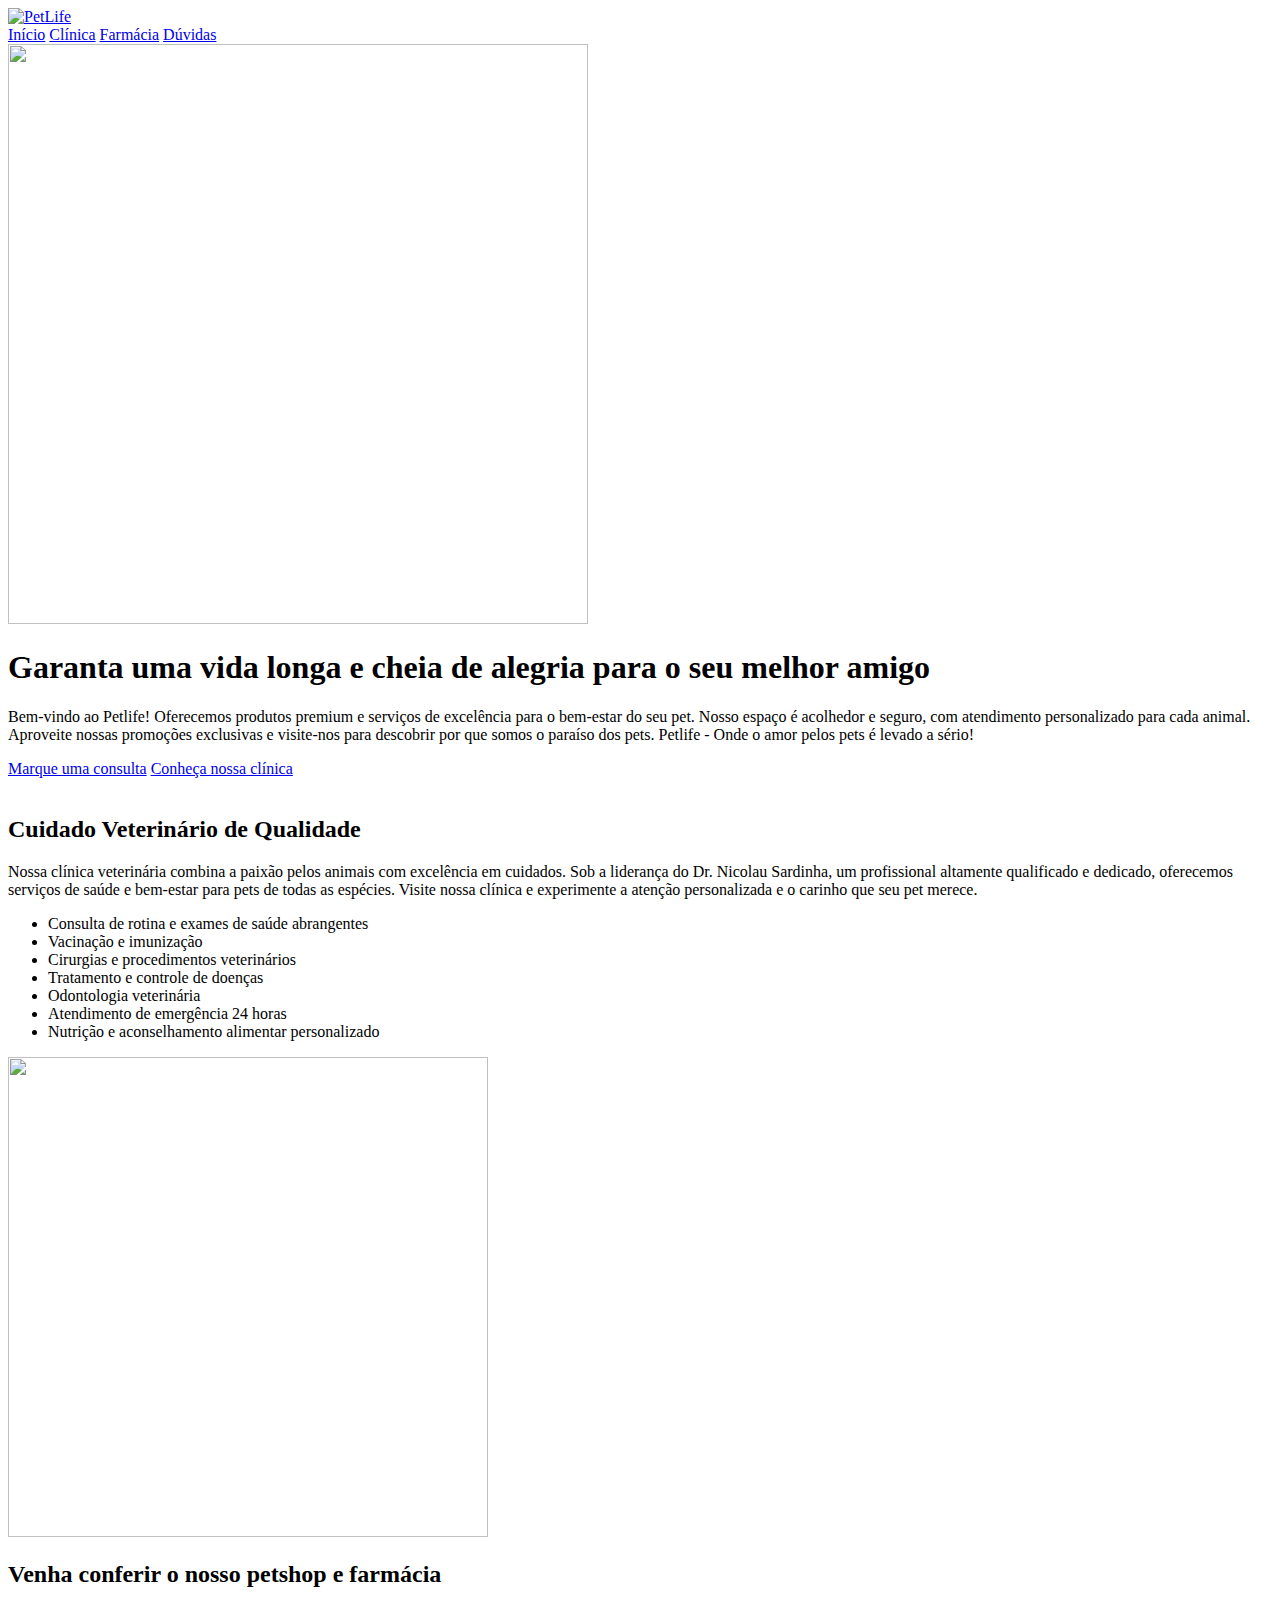
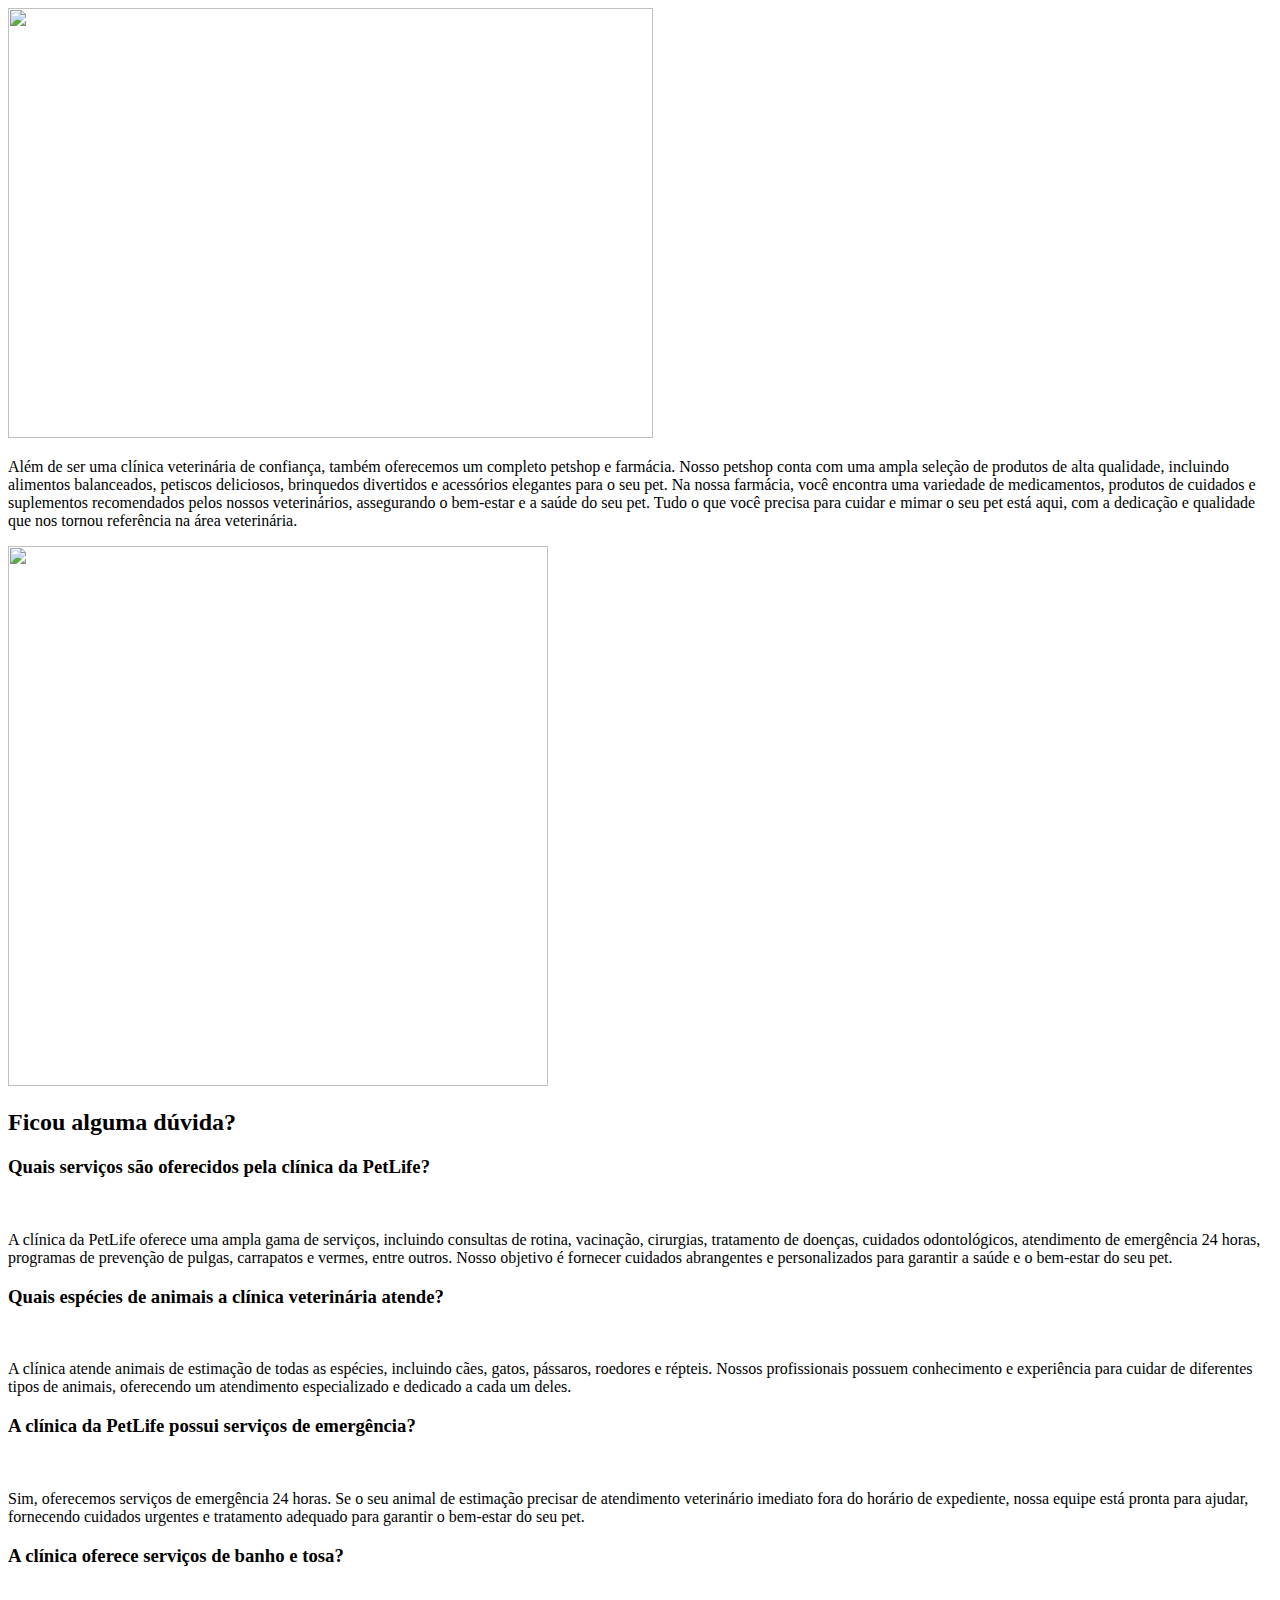
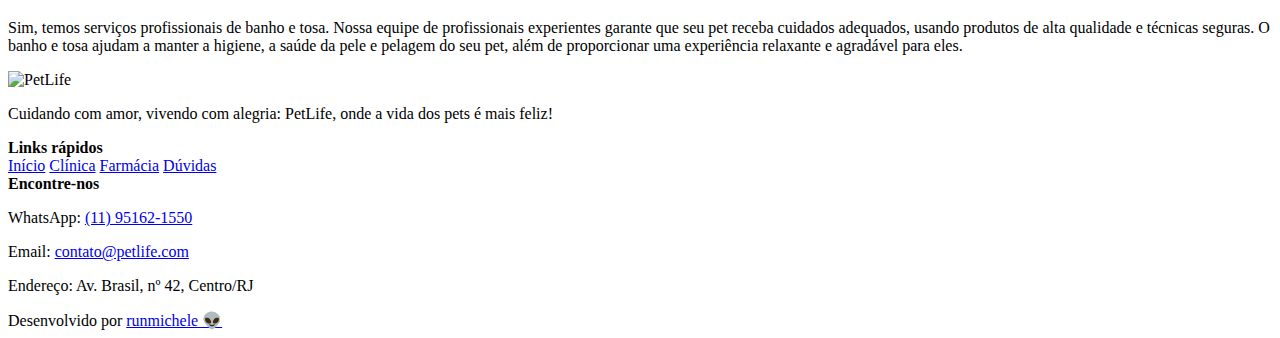
==== index.html @ e9894d0a "Create index.html" ====
<!DOCTYPE html>
<html lang="pt-BR">
<head>
    <meta charset="UTF-8">
    <title> PetLife </title>
    <meta name="description" content="Garanta uma vida longa e cheia de alegria para o seu melhor amigo">
    <link rel="stylesheet" href="index.css">
    <link rel="preconnect" href="https://fonts.googleapis.com">
    <link rel="preconnect" href="https://fonts.gstatic.com" crossorigin>
    <link href="https://fonts.googleapis.com/css2?family=Montserrat:ital,wght@0,100..900;1,100..900&display=swap" rel="stylesheet">
</head>
<body>
    <header>
        <a href="index.html">
            <img src="img/logo-white.svg" alt="PetLife">
        </a>
        <nav>
            <a href="#inicio">Início</a>
            <a href="#clinica">Clínica</a>
            <a href="#farmacia">Farmácia</a>
            <a href="#duvidas">Dúvidas</a>
        </nav>
    </header>

    <main>
        <section id="inicio">
            <img src="img/start-img.svg" alt="" width="580" height="580">
            <div>
                <h1>Garanta uma vida longa e cheia de alegria para o seu melhor amigo</h1>
                <p class="paragrafo"> Bem-vindo ao Petlife! Oferecemos produtos premium e serviços de excelência para o bem-estar do seu pet. Nosso espaço é acolhedor e seguro, com atendimento personalizado para cada animal. Aproveite nossas promoções exclusivas e visite-nos para descobrir por que somos o paraíso dos pets. Petlife - Onde o amor pelos pets é levado a sério!</p>
                <a class="botao" href="http://wa.me/5511951621550" target="_blank">Marque uma consulta</a>
                <a class="botao-transparente" href="#clinica">Conheça nossa clínica</a>
            </div>
            <img class="absolute" src="img/shape.svg" alt="">
        </section>

        <!-- Seção da clínica -->
        <section id="clinica">
            <div>
                <h2>Cuidado Veterinário de Qualidade</h2>
                <p class="paragrafo">
                    Nossa clínica veterinária combina a paixão pelos animais com excelência em cuidados. 
                    Sob a liderança do Dr. Nicolau Sardinha, um profissional altamente qualificado e dedicado, oferecemos serviços de saúde e bem-estar para pets de todas as espécies. Visite nossa clínica e experimente a atenção personalizada e o carinho que seu pet merece.  
                </p>
                <ul>
                    <li>Consulta de rotina e exames de saúde abrangentes</li>
                    <li>Vacinação e imunização</li>
                    <li>Cirurgias e procedimentos veterinários</li>
                    <li>Tratamento e controle de doenças</li>
                    <li>Odontologia veterinária</li>
                    <li>Atendimento de emergência 24 horas</li>
                    <li>Nutrição e aconselhamento alimentar personalizado</li>
                </ul>
            </div>
            <img src="img/clinic-img.svg" alt="" width="480" height="480" loading="lazy">
        </section>

        <!-- Seção farmácia/petshop -->
        <section id="farmacia">
            <h2>Venha conferir o nosso petshop e farmácia</h2>
            <img src="img/shop-img.svg" alt="" width="645" height="430" loading="lazy">
            <p class="paragrafo"> 
                Além de ser uma clínica veterinária de confiança, também oferecemos um completo petshop e farmácia. Nosso petshop conta com uma ampla seleção de produtos de alta qualidade, incluindo alimentos balanceados, petiscos deliciosos, brinquedos divertidos e acessórios elegantes para o seu pet. Na nossa farmácia, você encontra uma variedade de medicamentos, produtos de cuidados e suplementos recomendados pelos nossos veterinários, assegurando o bem-estar e a saúde do seu pet. Tudo o que você precisa para cuidar e mimar o seu pet está aqui, com a dedicação e qualidade que nos tornou referência na área veterinária.
            </p>
        </section>

        <!-- Seção dúvidas frequentes -->
        <section id="duvidas">
            <img src="img/faq-img.svg" alt="" width="540" height="540" loading="lazy">
            <div>
                <h2>Ficou alguma dúvida?</h2>
                <div class="duvida">
                    <h3>Quais serviços são oferecidos pela clínica da PetLife?</h3>
                    <img src="img/arrow-down.svg" alt="">
                    <p class="paragrafo"> 
                        A clínica da PetLife oferece uma ampla gama de serviços, incluindo consultas de rotina, vacinação, cirurgias, tratamento de doenças, cuidados odontológicos, atendimento de emergência 24 horas, programas de prevenção de pulgas, carrapatos e vermes, entre outros. Nosso objetivo é fornecer cuidados abrangentes e personalizados para garantir a saúde e o bem-estar do seu pet.
                    </p>
                </div>
                <div class="duvida">
                    <h3>Quais espécies de animais a clínica veterinária atende?</h3>
                    <img src="img/arrow-down.svg" alt="">
                    <p class="paragrafo">
                        A clínica atende animais de estimação de todas as espécies, incluindo cães, gatos, pássaros, roedores e répteis. Nossos profissionais possuem conhecimento e experiência para cuidar de diferentes tipos de animais, oferecendo um atendimento especializado e dedicado a cada um deles.
                    </p>
                </div>
                <div class="duvida">
                    <h3>A clínica da PetLife possui serviços de emergência?</h3>
                    <img src="img/arrow-down.svg" alt="">
                    <p class="paragrafo">
                        Sim, oferecemos serviços de emergência 24 horas. Se o seu animal de estimação precisar de atendimento veterinário imediato fora do horário de expediente, nossa equipe está pronta para ajudar, fornecendo cuidados urgentes e tratamento adequado para garantir o bem-estar do seu pet.
                    </p>
                </div>
                <div class="duvida">
                    <h3>A clínica oferece serviços de banho e tosa?</h3>
                    <img src="img/arrow-down.svg" alt="">
                    <p class="paragrafo">
                        Sim, temos serviços profissionais de banho e tosa. Nossa equipe de profissionais experientes garante que seu pet receba cuidados adequados, usando produtos de alta qualidade e técnicas seguras. O banho e tosa ajudam a manter a higiene, a saúde da pele e pelagem do seu pet, além de proporcionar uma experiência relaxante e agradável para eles.
                    </p>
                </div>
            </div>
        </section>
    </main>

    <!-- Rodapé -->
    <footer>
        <div>
            <img src="img/logo.svg" alt="PetLife">
            <p> Cuidando com amor, vivendo com alegria: PetLife, onde a vida dos pets é mais feliz!</p>
        </div>
        <div>
            <strong class="titulo">Links rápidos</strong>
            <nav>
                <a href="#inicio">Início</a>
                <a href="#clinica">Clínica</a>
                <a href="#farmacia">Farmácia</a>
                <a href="#duvidas">Dúvidas</a>
            </nav>
        </div>
        <div>
            <strong class="titulo">Encontre-nos</strong>
            <p>WhatsApp: <a href="http://wa.me/5511951621550" target="_blank">(11) 95162-1550</a></p>
            <p>Email: <a href="mailto:contato@petlife.com">contato@petlife.com</a></p>
            <p>Endereço: Av. Brasil, nº 42, Centro/RJ</p>
        </div>
    </footer>
    <div id="copyright">
        Desenvolvido por <a href="https://github.com/runmichele" target="_blank">runmichele 👽 </a>
    </div>

    <script src="index.js"></script> 
</body>
</html>
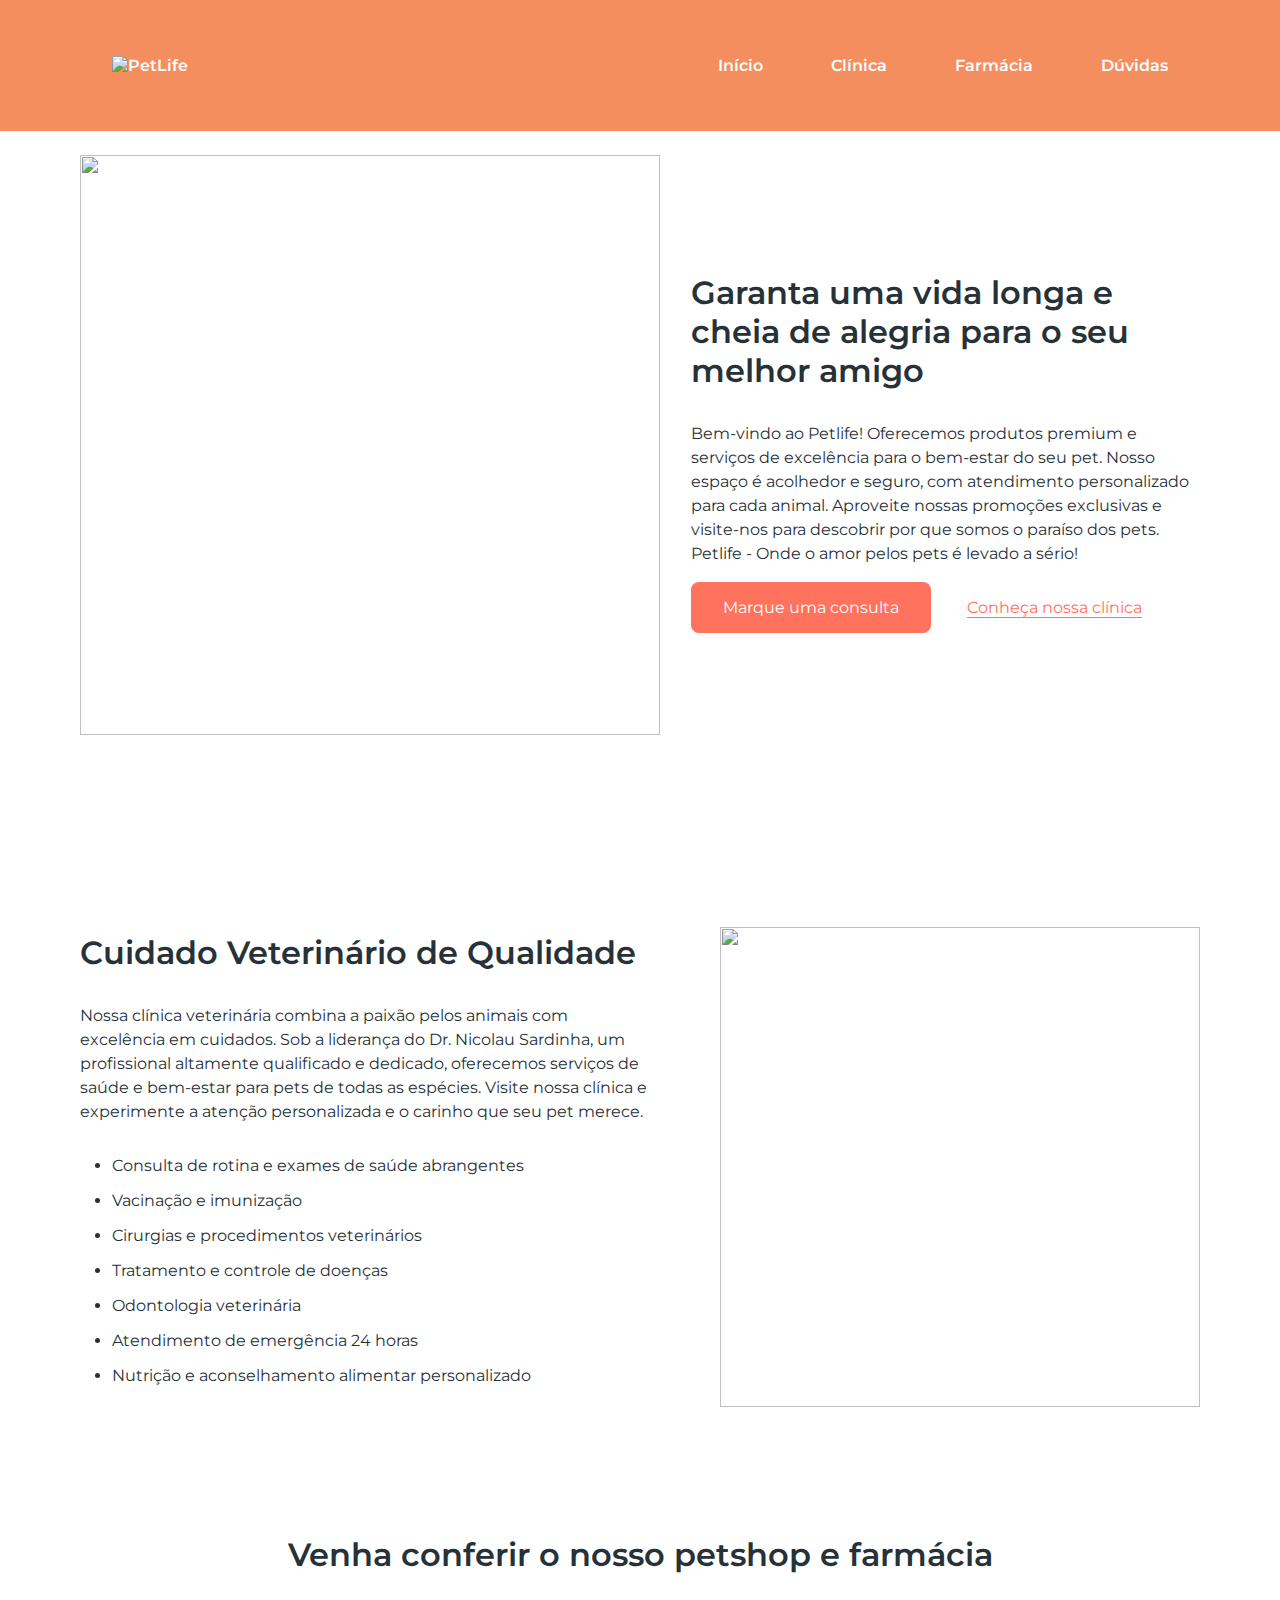
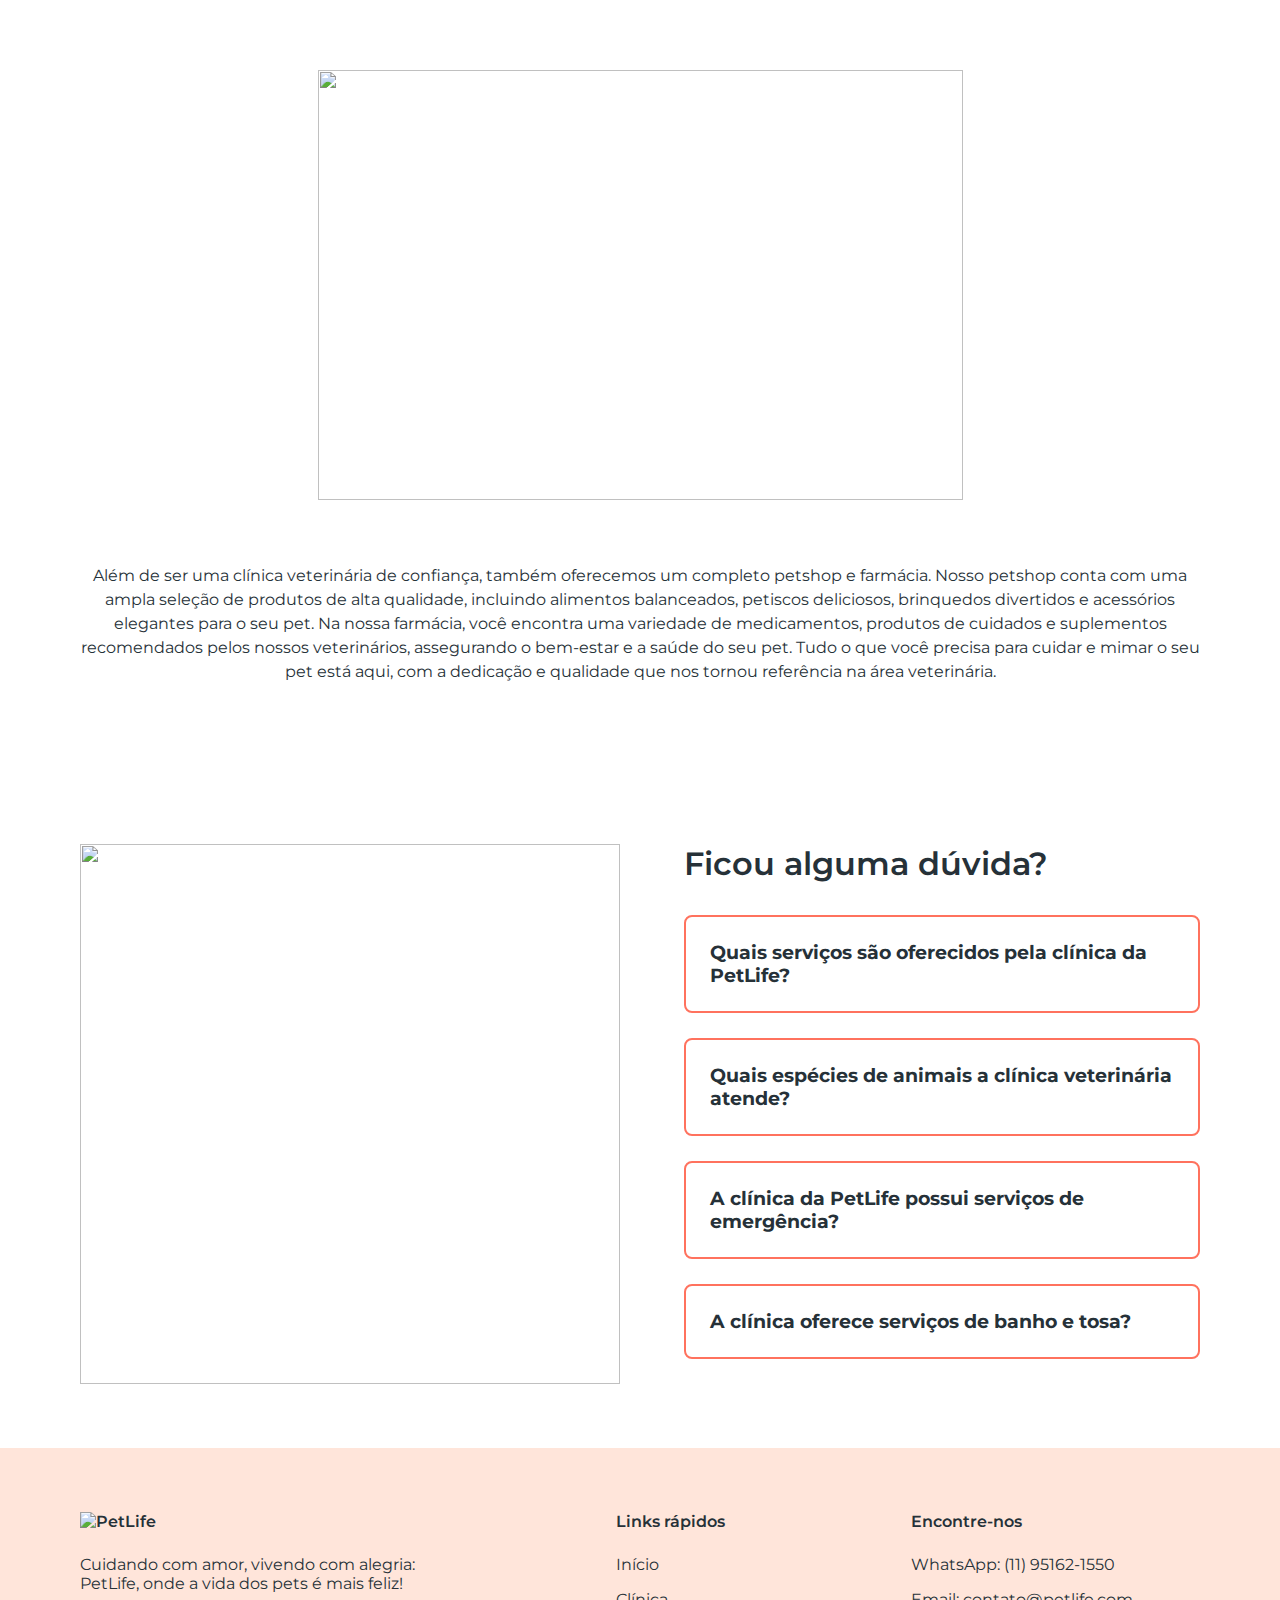
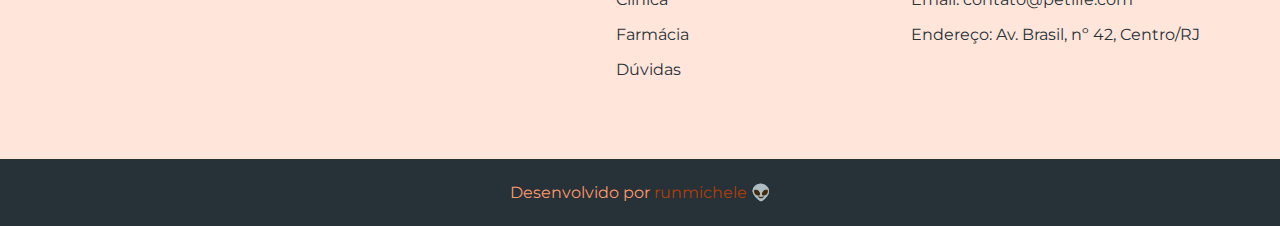
==== commit b7606ff3: "Update index.html" ====
--- a/index.html
+++ b/index.html
@@ -3,6 +3,9 @@
 <head>
     <meta charset="UTF-8">
     <title> PetLife </title>
+    <link href="https://runmichele.com/site_clinica_veterinaria/index.css" rel="stylesheet" />
+    <script src= "https://runmichele.com/site_clinica_veterinaria/index.js"></script> 
+  
     <meta name="description" content="Garanta uma vida longa e cheia de alegria para o seu melhor amigo">
     <link rel="stylesheet" href="index.css">
     <link rel="preconnect" href="https://fonts.googleapis.com">
--- a/index.css
+++ b/index.css
@@ -0,0 +1,196 @@
+* { 
+/* color: #ff0000  serve para colorir toa a fonte de uma página */
+    box-sizing: border-box;
+    font-family: 'montserrat', sans-serif;
+    margin: 0;
+    padding: 0; /* Retira toda a margem */
+} 
+
+body {
+    color: #263138
+}
+
+/* Caberçalho  */
+header {
+    background-color: #f58e5e;
+    display: flex; /*ativa as propriedades abaixo */
+    justify-content: space-between; /*horizontal*/
+    align-items: center; /*vertical*/
+    padding-top: 24px;
+    padding-bottom: 24px;
+    padding-left: 80px;
+    padding-right:80px;
+    /* argin: 10px;
+    border: 10px solid #000000;
+    padding: 10px; */
+} 
+/*define apenas o link que está dentro do cabeçalho*/
+    header a {
+        color: #ffffff;
+        font-weight: 600;
+        padding: 32px;
+        text-decoration: none;
+    }
+/* Estilos da seção inicial*/
+
+    #inicio {
+        display: flex;
+        align-items: center; /*start leva para o começo e end para o fim*/ 
+        gap: 31px; /*quanbdo define o flex é possível colocar o gap que é um espaçamento*/ 
+        /* topo, direita, baixo, esquerda*/
+        padding: 24px 80px 128px 80px;
+        position: relative;
+    }
+    
+    h1,
+    h2 {
+        font-weight: 600;
+        font-size: 32px;
+        margin-bottom: 32px;
+    }
+
+    .paragrafo {
+        line-height: 150%;
+        margin-bottom: 32px;
+/*diferenças entre id e class: o id é único, não vou ter outro elemento com o id de iniciio, por exemplo 
+e o class pode repetir a mesma classe em todos os elementos*/
+    }
+
+    .botao{
+        background-color: #ff725e;
+        border-radius: 8px;
+        color: #ffffff;
+        /*vertical e horizontal*/
+        padding: 16px 32px;
+        text-decoration: none;
+    }
+
+    .botao-transparente {
+        background-color: transparent;
+        color: #ff725e;
+        padding: 16px 32px;
+        text-underline-offset: 4px;
+    }
+
+    .absolute {
+        position: absolute;
+        bottom: 0;
+        left: 0;
+        width: 100%;
+        z-index: -10; /*profundidade do elemento*/
+    }
+
+    #clinica {
+        display: flex;
+        align-items: center;
+        gap: 64px; /*gap é separação*/
+        padding: 64px 80px;
+    }
+    #clinica li {
+        margin-bottom: 16px;
+        margin-left: 32px;
+    }
+
+    /*Seção petshop e farmácia */
+    #farmacia {
+    padding: 64px 80px;
+    text-align: center; /*alinhas o texto*/
+    }
+
+    #farmacia img {
+    margin: 64px auto;
+    }
+
+    #farmacia.paragrafo {
+    max-width: 950px;
+    margin: 0 auto; /*calcula de forma automática tanto a margem da direita como da esquerda*/
+    }
+
+   /* Seção dúvidas frequentes */
+#duvidas {
+    display: flex;
+    align-items: start;
+    gap: 64px;
+    padding: 64px 80px;
+  }
+
+  .duvida {
+    position: relative;
+  }
+  
+  .duvida h3 {
+    border: 2px solid #ff725e; 
+    border-radius: 8px;
+    cursor: pointer;
+    display: block;
+    padding: 24px;
+  }
+
+  .duvida img {
+    position: absolute; 
+    top: 32px;
+    right: 24px;
+  }
+
+  .duvida .paragrafo {
+    border-right: 1px solid #FF725E;
+    border-bottom: 1px solid #FF725E;
+    border-left: 1px solid #FF725E;
+    border-radius: 0 0 8px 8px;
+    margin-top: -8px;
+    padding: 0 24px;
+    height: 0;
+    overflow: hidden;
+    opacity: 0;
+    transition: .2s;
+  }
+
+  .duvida.ativa .paragrafo {
+    height: fit-content;
+    opacity: 1;
+    padding: 24px;
+  }
+
+  footer {
+    background-color: rgba(255, 152, 108, 0.25);
+    display: flex;
+    justify-content: space-between;
+    gap: 80px;
+    padding: 64px 80px;
+  }
+
+  footer img,
+  footer .titulo {
+    display: block;  /*no strong por padrão não é possivel colocar margem, mas pode colcar o display block*/
+    font-weight: 600;
+    margin-bottom: 24px;
+  }
+  
+  footer nav a {
+    color: #263138;
+    display: block;
+    margin-bottom: 16px;
+    text-decoration: none;
+  }
+
+  footer p {
+    margin-bottom: 16px;
+    max-width: 350px;
+   }
+
+  footer p a {
+    color: #263138;
+    text-decoration: none;
+  }
+
+  #copyright {
+    background-color: #263138;
+    color: #ff9a6c;
+    padding:24px;
+    text-align: center;
+  }
+
+  #copyright a {
+    color: #af3f0a;
+    text-decoration: none;
+  }
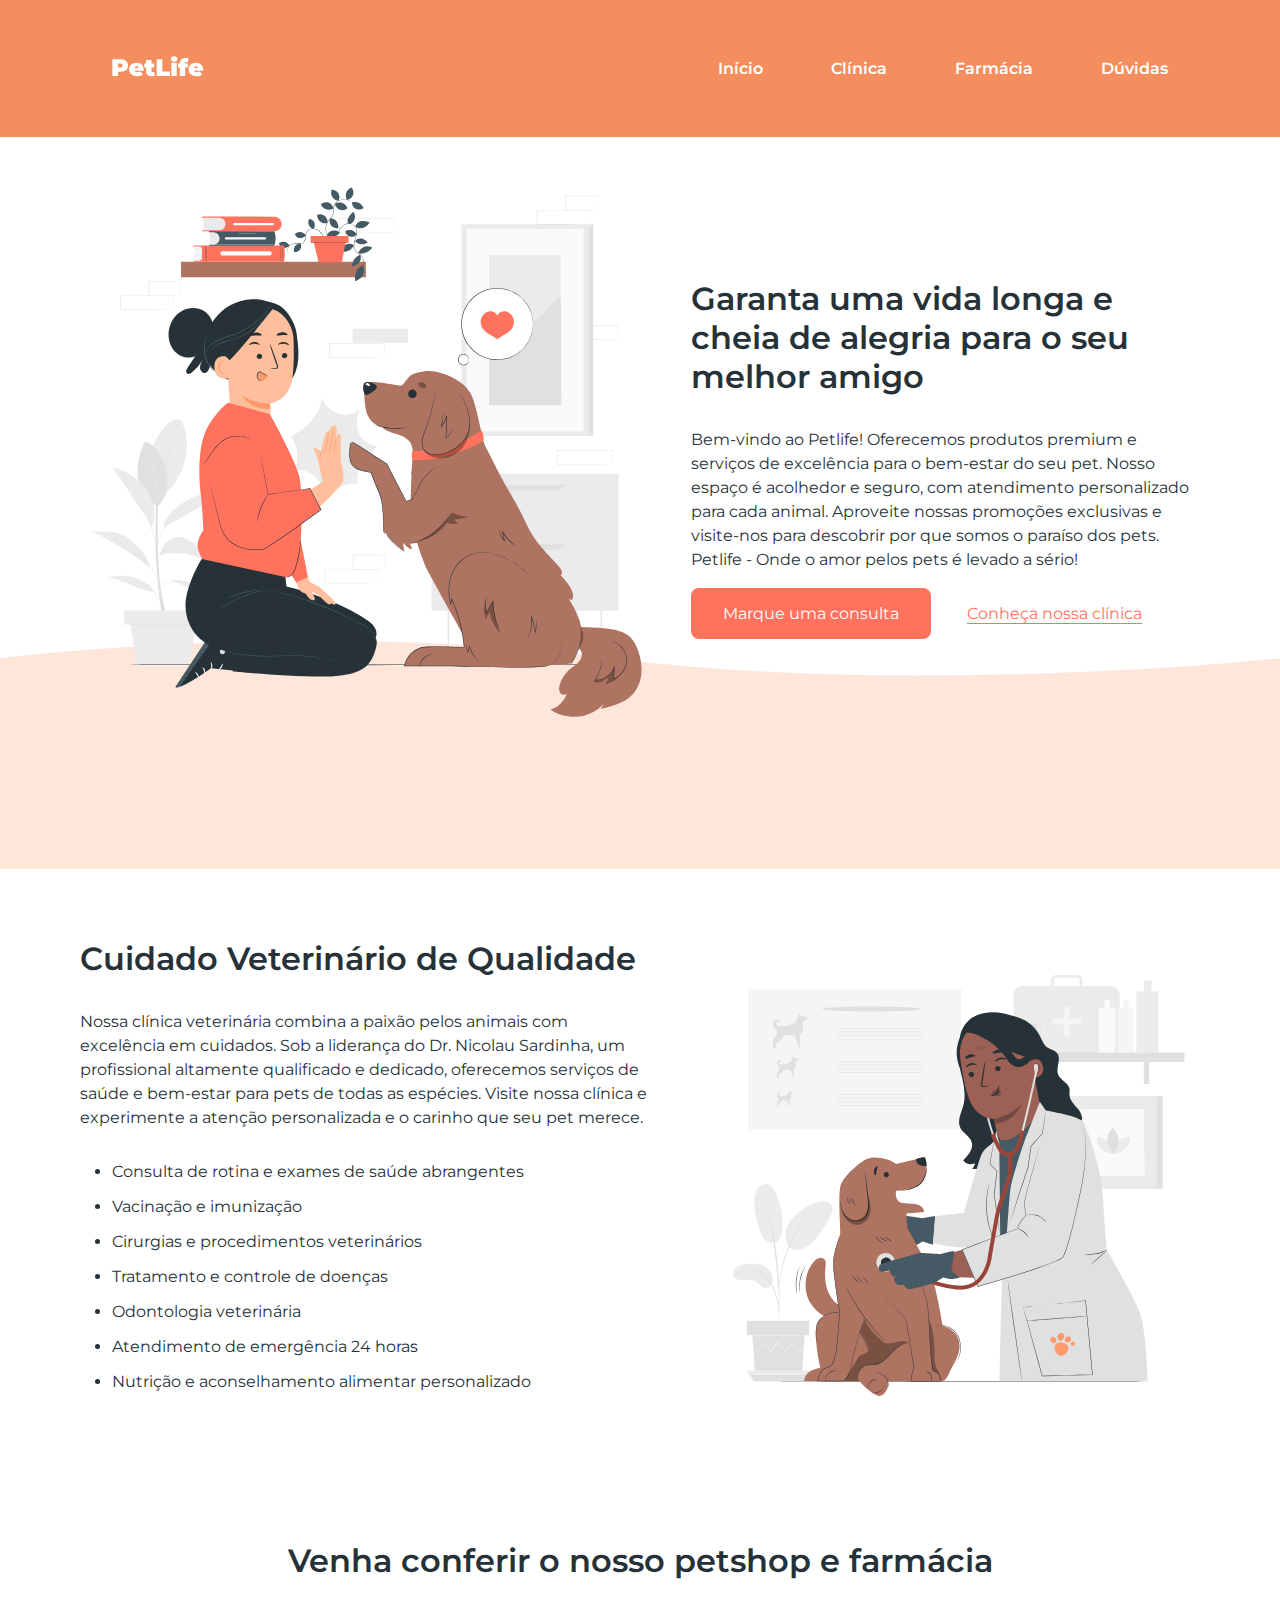
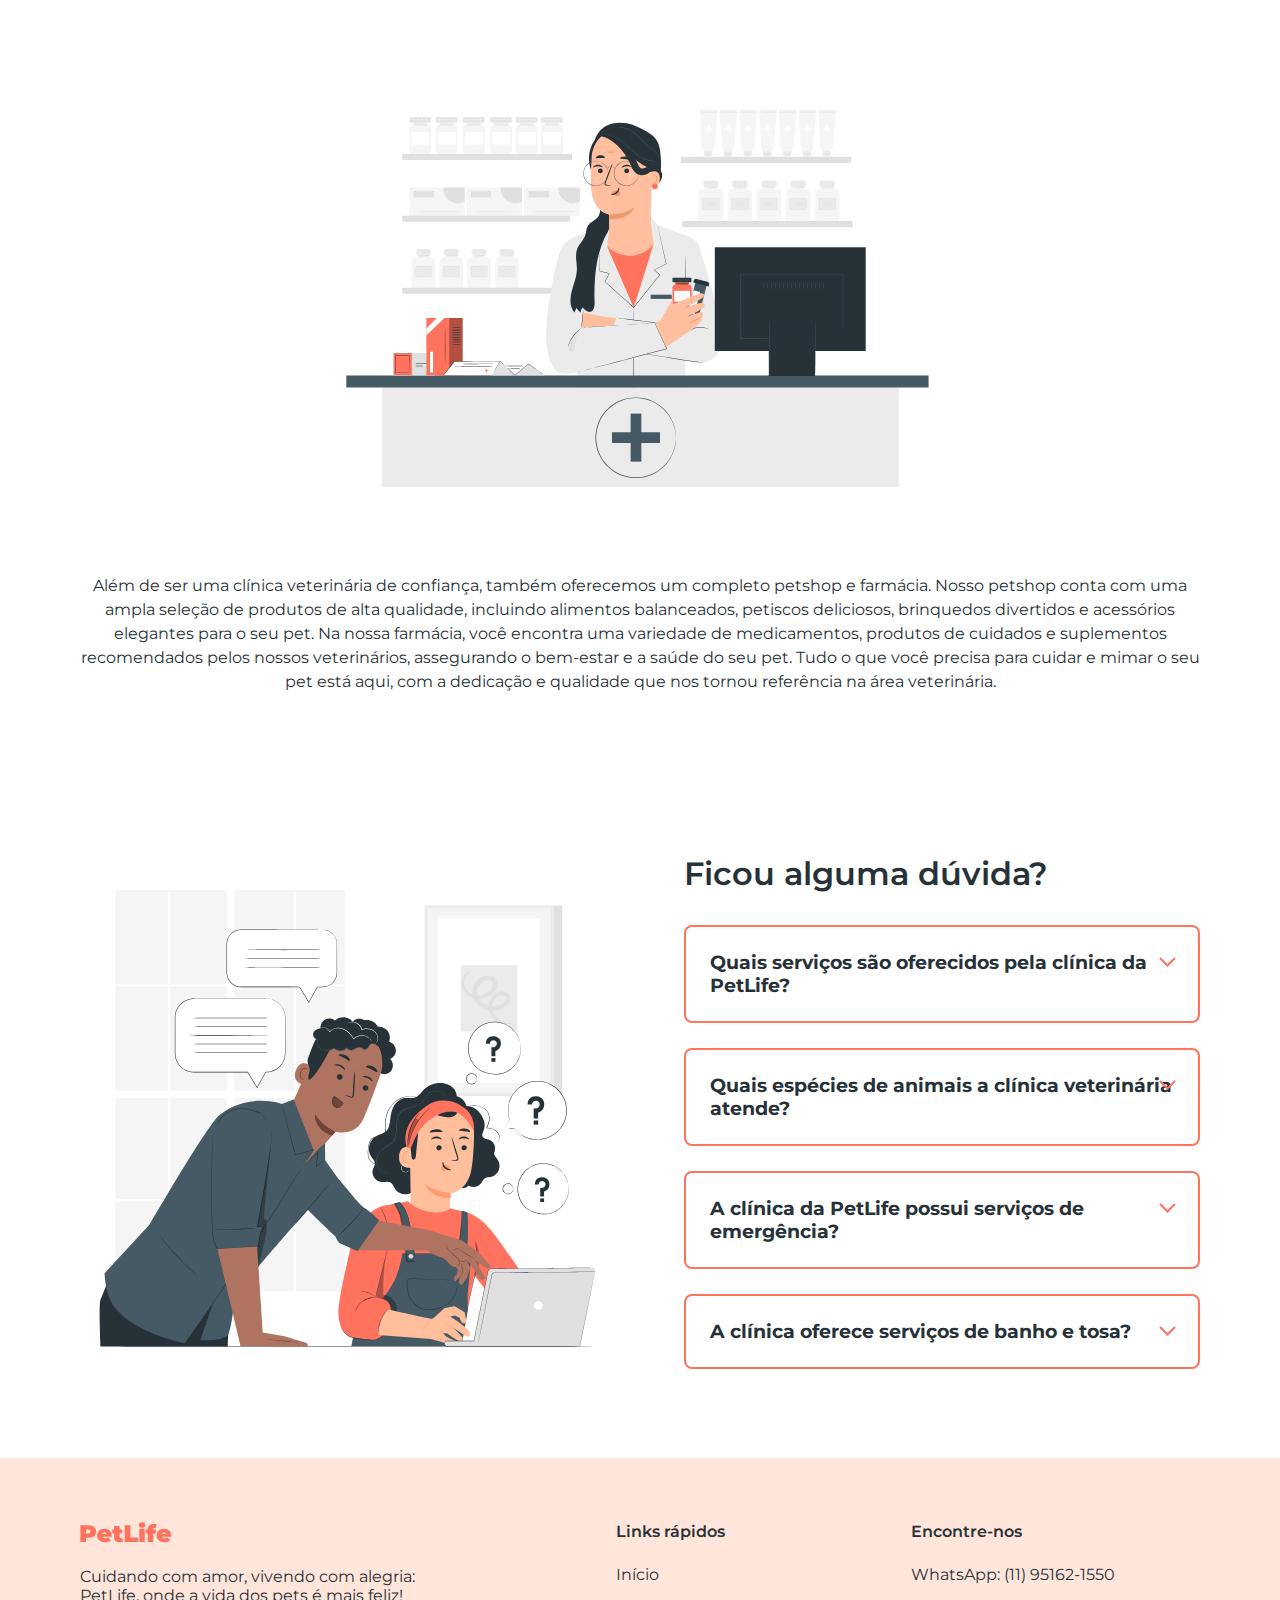
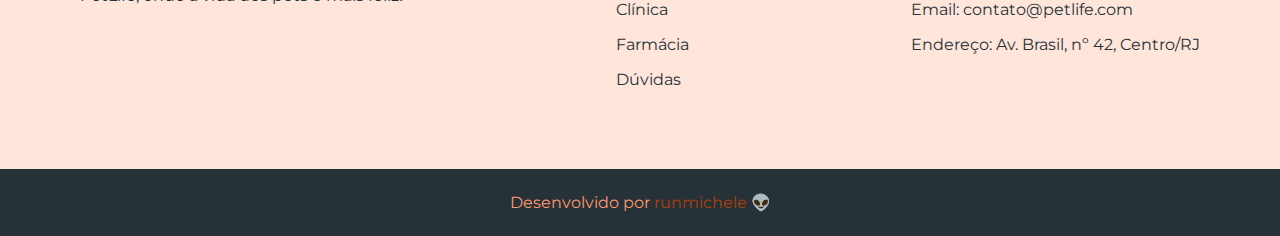
==== commit be5af97f: "Update index.html" ====
--- a/index.html
+++ b/index.html
@@ -4,7 +4,7 @@
     <meta charset="UTF-8">
     <title> PetLife </title>
     <link href="https://runmichele.com/site_clinica_veterinaria/index.css" rel="stylesheet" />
-    <script src= "https://runmichele.com/site_clinica_veterinaria/index.js"></script> 
+    <script src="https://runmichele.com/site_clinica_veterinaria/index.js"></script>
   
     <meta name="description" content="Garanta uma vida longa e cheia de alegria para o seu melhor amigo">
     <link rel="stylesheet" href="index.css">
